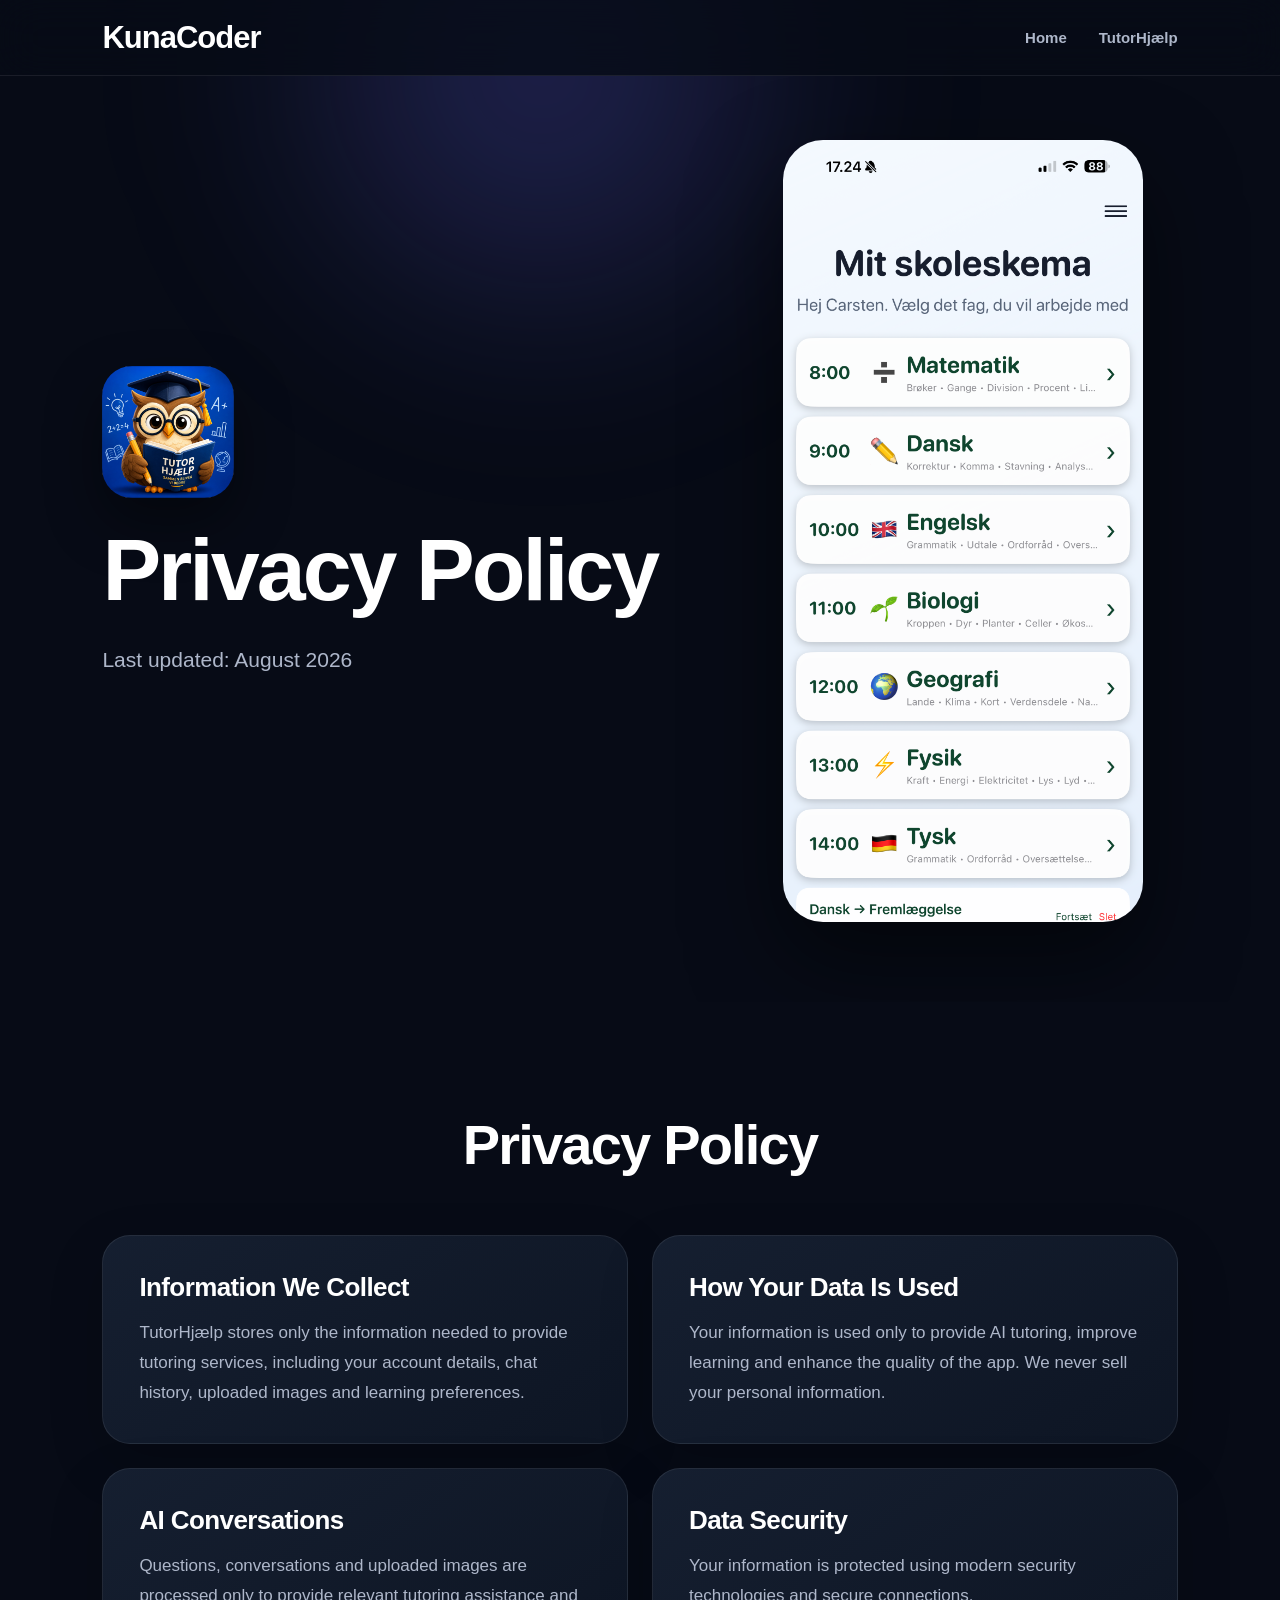
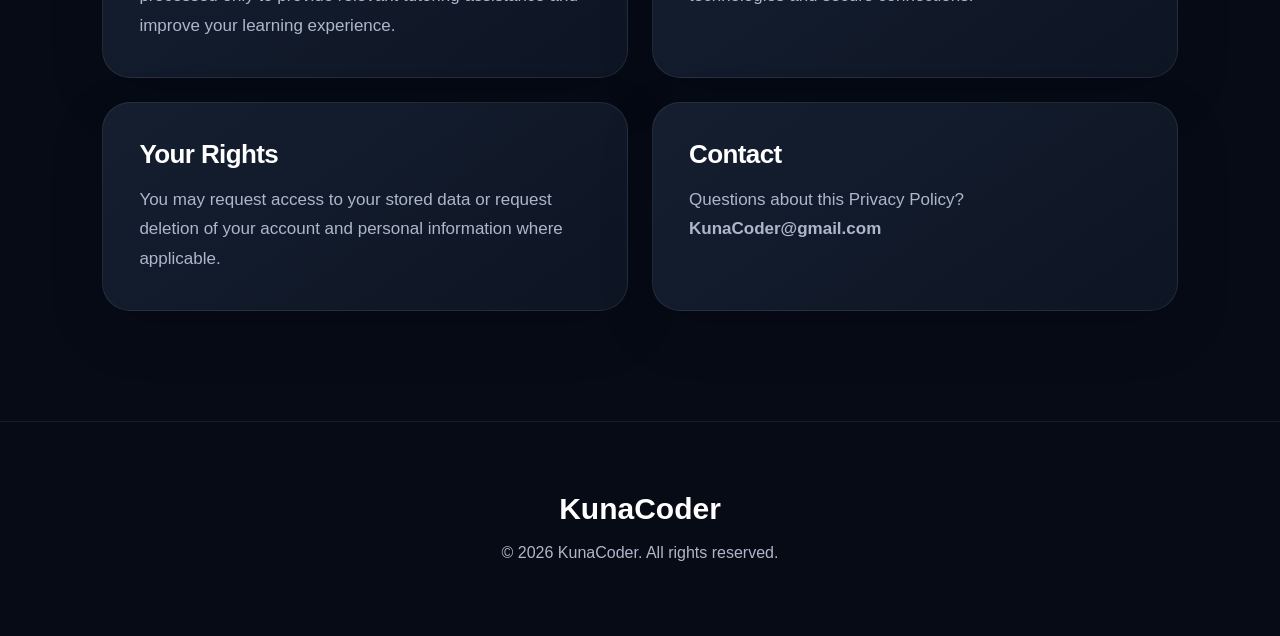
==== privacy/triplogeasy.html @ 1d66919b "Complete KunaCoder website" ====
<!DOCTYPE html>
<html lang="en">

<head>

<meta charset="UTF-8">
<meta name="viewport" content="width=device-width, initial-scale=1.0">

<title>TutorHjælp Privacy Policy | KunaCoder</title>

<link rel="stylesheet" href="../css/style.css">

</head>

<body>

<nav>

<div class="logo">

<a href="../index.html">

KunaCoder

</a>

</div>

<div class="menu">

<a href="../index.html">

Home

</a>

<a href="../apps/tutorhjaelp.html">

TutorHjælp

</a>

</div>

</nav>

<section class="app-hero">

<div class="app-left">

<img
src="../images/TutorHjaelp_Logo.jpg"
class="app-icon"
alt="TutorHjælp">

<h1>

Privacy Policy

</h1>

<p>

Last updated: August 2026

</p>

</div>

<div class="app-right">

<img
src="../images/TutorHjaelp_Screen1.png"
class="phone"
alt="TutorHjælp">

</div>

</section>

<section class="features">

<h2>

Privacy Policy

</h2>

<div class="feature-grid">

<div class="feature">

<h3>

Information We Collect

</h3>

<p>

TutorHjælp stores only the information
needed to provide tutoring services,
including your account details, chat
history, uploaded images and learning
preferences.

</p>

</div>

<div class="feature">

<h3>

How Your Data Is Used

</h3>

<p>

Your information is used only to provide
AI tutoring, improve learning and enhance
the quality of the app. We never sell
your personal information.

</p>

</div>

<div class="feature">

<h3>

AI Conversations

</h3>

<p>

Questions, conversations and uploaded
images are processed only to provide
relevant tutoring assistance and improve
your learning experience.

</p>

</div>

<div class="feature">

<h3>

Data Security

</h3>

<p>

Your information is protected using
modern security technologies and secure
connections.

</p>

</div>

<div class="feature">

<h3>

Your Rights

</h3>

<p>

You may request access to your stored
data or request deletion of your account
and personal information where applicable.

</p>

</div>

<div class="feature">

<h3>

Contact

</h3>

<p>

Questions about this Privacy Policy?

</p>

<p>

<strong>KunaCoder@gmail.com</strong>

</p>

</div>

</div>

</section>

<footer>

<div class="footer-logo">

KunaCoder

</div>

<p>

© 2026 KunaCoder. All rights reserved.

</p>

</footer>

</body>

</html>
---- css/style.css ----
/* =========================================================
   KunaCoder
   Main Stylesheet
========================================================= */

* {
    margin: 0;
    padding: 0;
    box-sizing: border-box;
}

:root {
    --bg: #070b16;
    --bg-soft: #0d1322;
    --card: #131c2c;

    --text: #ffffff;
    --text-soft: #aeb7ca;

    --primary: #6e6bff;
    --primary-dark: #4f46e5;

    --border: rgba(255, 255, 255, 0.08);
}

html {
    scroll-behavior: smooth;
}

body {
    font-family:
        -apple-system,
        BlinkMacSystemFont,
        "Segoe UI",
        Roboto,
        Helvetica,
        Arial,
        sans-serif;

    background: var(--bg);
    color: var(--text);

    overflow-x: hidden;
}

a {
    color: inherit;
}

img {
    max-width: 100%;
}


/* =========================================================
   NAVIGATION
========================================================= */

nav {
    position: fixed;

    top: 0;
    left: 0;
    right: 0;

    min-height: 76px;

    display: flex;
    justify-content: space-between;
    align-items: center;

    padding: 0 8%;

    background: rgba(7, 11, 22, 0.82);

    backdrop-filter: blur(20px);
    -webkit-backdrop-filter: blur(20px);

    border-bottom: 1px solid var(--border);

    z-index: 9999;
}

.logo a {
    color: white;
    text-decoration: none;

    font-size: 31px;
    font-weight: 800;

    letter-spacing: -1px;
}

.menu {
    display: flex;
    align-items: center;

    gap: 32px;
}

.menu a {
    color: var(--text-soft);

    text-decoration: none;

    font-size: 15px;
    font-weight: 600;

    transition:
        color 0.25s ease,
        opacity 0.25s ease;
}

.menu a:hover {
    color: white;
}


/* =========================================================
   BUTTONS
========================================================= */

.button {
    display: inline-flex;

    align-items: center;
    justify-content: center;

    min-height: 54px;

    padding: 0 28px;

    border-radius: 999px;

    background:
        linear-gradient(
            135deg,
            var(--primary),
            var(--primary-dark)
        );

    color: white;

    text-decoration: none;

    font-size: 16px;
    font-weight: 700;

    border: none;

    box-shadow:
        0 14px 38px rgba(79, 70, 229, 0.28);

    transition:
        transform 0.25s ease,
        box-shadow 0.25s ease;
}

.button:hover {
    transform: translateY(-3px);

    box-shadow:
        0 20px 48px rgba(79, 70, 229, 0.38);
}

.button-secondary {
    display: inline-flex;

    align-items: center;
    justify-content: center;

    min-height: 54px;

    padding: 0 28px;

    border-radius: 999px;

    border: 1px solid rgba(255, 255, 255, 0.15);

    color: white;

    text-decoration: none;

    font-weight: 700;

    transition:
        background 0.25s ease,
        color 0.25s ease;
}

.button-secondary:hover {
    background: white;
    color: var(--bg);
}


/* =========================================================
   APP HERO
========================================================= */

.app-hero {
    min-height: 88vh;

    padding: 140px 8% 80px;

    display: grid;

    grid-template-columns:
        minmax(0, 1fr)
        minmax(280px, 430px);

    gap: 80px;

    align-items: center;

    position: relative;

    overflow: hidden;
}

.app-hero::before {
    content: "";

    position: absolute;

    width: 700px;
    height: 700px;

    top: -280px;
    left: 15%;

    border-radius: 50%;

    background:
        radial-gradient(
            circle,
            rgba(110, 107, 255, 0.28),
            transparent 68%
        );

    filter: blur(80px);

    pointer-events: none;
}

.app-left,
.app-right {
    position: relative;
    z-index: 2;
}

.app-left {
    max-width: 720px;
}

.app-icon {
    width: 132px;
    height: 132px;

    object-fit: cover;

    border-radius: 30px;

    display: block;

    margin-bottom: 28px;

    box-shadow:
        0 24px 55px rgba(0, 0, 0, 0.42);
}

.app-left h1 {
    font-size:
        clamp(
            54px,
            7vw,
            88px
        );

    line-height: 1;

    letter-spacing: -3px;

    margin-bottom: 28px;
}

.app-left p {
    max-width: 660px;

    color: var(--text-soft);

    font-size: 21px;

    line-height: 1.75;

    margin-bottom: 18px;
}

.app-right {
    display: flex;
    justify-content: center;
}

.phone {
    width: 100%;
    max-width: 360px;

    display: block;

    border-radius: 40px;

    box-shadow:
        0 38px 90px rgba(0, 0, 0, 0.52);
}


/* =========================================================
   GENERAL CONTENT SECTIONS
========================================================= */

.features {
    padding: 110px 8%;
}

.features > h2 {
    max-width: 950px;

    margin: 0 auto 58px;

    text-align: center;

    font-size:
        clamp(
            38px,
            5vw,
            56px
        );

    letter-spacing: -1.8px;
}

.feature-grid {
    max-width: 1200px;

    margin: 0 auto;

    display: grid;

    grid-template-columns:
        repeat(
            2,
            minmax(0, 1fr)
        );

    gap: 24px;
}

.feature {
    background:
        linear-gradient(
            145deg,
            rgba(22, 32, 50, 0.96),
            rgba(14, 22, 37, 0.96)
        );

    border: 1px solid var(--border);

    border-radius: 28px;

    padding: 36px;

    min-height: 190px;

    box-shadow:
        0 20px 55px rgba(0, 0, 0, 0.16);
}

.feature h3 {
    font-size: 26px;

    margin-bottom: 15px;

    letter-spacing: -0.6px;
}

.feature p {
    color: var(--text-soft);

    line-height: 1.75;

    font-size: 17px;
}

.feature .button {
    margin-top: 26px;
}


/* =========================================================
   SUPPORT EMAIL
========================================================= */

.support-email {
    margin: 24px 0;

    font-size: 20px;

    font-weight: 700;
}

.support-email a {
    color: white;

    text-decoration: none;

    transition: color 0.25s ease;
}

.support-email a:hover {
    color: #9ea8ff;
}


/* =========================================================
   SCREENSHOT GALLERY
========================================================= */

.screenshots {
    padding: 120px 0;

    overflow: hidden;
}

.screenshots h2 {
    padding: 0 8%;

    text-align: center;

    font-size:
        clamp(
            38px,
            5vw,
            58px
        );

    letter-spacing: -2px;

    margin-bottom: 18px;
}

.screenshots-intro {
    padding: 0 8%;

    max-width: 760px;

    margin: 0 auto 52px;

    text-align: center;

    color: var(--text-soft);

    font-size: 19px;

    line-height: 1.7;
}

.screenshots-row {
    display: flex;

    gap: 24px;

    overflow-x: auto;

    padding:
        10px
        max(
            8%,
            calc((100vw - 1200px) / 2)
        )
        36px;

    scroll-snap-type: x mandatory;

    scrollbar-width: none;

    -webkit-overflow-scrolling: touch;
}

.screenshots-row::-webkit-scrollbar {
    display: none;
}

.screenshots-row img {
    flex: 0 0 auto;

    width: 270px;

    max-height: 590px;

    object-fit: cover;

    border-radius: 34px;

    scroll-snap-align: start;

    border: 1px solid rgba(255, 255, 255, 0.08);

    box-shadow:
        0 28px 70px rgba(0, 0, 0, 0.38);

    transition:
        transform 0.3s ease,
        box-shadow 0.3s ease;
}

.screenshots-row img:hover {
    transform: translateY(-8px);

    box-shadow:
        0 36px 85px rgba(0, 0, 0, 0.48);
}


/* =========================================================
   FOOTER
========================================================= */

footer {
    padding: 70px 8%;

    text-align: center;

    border-top: 1px solid var(--border);

    color: var(--text-soft);
}

.footer-logo {
    color: white;

    font-size: 30px;
    font-weight: 800;

    margin-bottom: 14px;
}

footer p {
    margin-top: 12px;

    line-height: 1.6;
}

.footer-links {
    display: flex;

    justify-content: center;
    flex-wrap: wrap;

    gap: 24px;

    margin: 28px 0;
}

.footer-links a {
    color: var(--text-soft);

    text-decoration: none;

    font-weight: 600;
}

.footer-links a:hover {
    color: white;
}


/* DEL 2 STARTER HER */
/* =========================================================
   CONTACT SYMBOL
========================================================= */

.contact-symbol {
    width: 280px;
    height: 280px;

    display: flex;
    align-items: center;
    justify-content: center;

    margin: 0 auto;

    border-radius: 70px;

    background:
        linear-gradient(
            145deg,
            rgba(110, 107, 255, 0.22),
            rgba(79, 70, 229, 0.08)
        );

    border: 1px solid rgba(255, 255, 255, 0.09);

    color: white;

    font-size: 76px;
    font-weight: 800;

    letter-spacing: -7px;

    box-shadow:
        0 35px 90px rgba(0, 0, 0, 0.35);
}


/* =========================================================
   HOME PAGE
========================================================= */

.hero {
    min-height: 88vh;

    padding: 150px 8% 90px;

    display: flex;
    align-items: center;

    position: relative;

    overflow: hidden;
}

.hero::before {
    content: "";

    position: absolute;

    width: 850px;
    height: 850px;

    top: -400px;
    left: 10%;

    border-radius: 50%;

    background:
        radial-gradient(
            circle,
            rgba(110, 107, 255, 0.26),
            transparent 68%
        );

    filter: blur(90px);

    pointer-events: none;
}

.hero-content {
    width: 100%;
    max-width: 1050px;

    position: relative;

    z-index: 2;
}

.hero-content h1 {
    max-width: 900px;

    font-size:
        clamp(
            58px,
            8vw,
            105px
        );

    line-height: 0.96;

    letter-spacing: -5px;

    margin-bottom: 32px;
}

.hero-content h1 span {
    color: #9290ff;
}

.hero-content p {
    max-width: 660px;

    color: var(--text-soft);

    font-size: 22px;

    line-height: 1.7;

    margin-bottom: 38px;
}


/* =========================================================
   HOME PRODUCTS
========================================================= */

.products {
    padding: 110px 8%;
}

.section-title {
    max-width: 850px;

    margin: 0 auto 65px;

    text-align: center;
}

.section-title h2 {
    font-size:
        clamp(
            42px,
            6vw,
            64px
        );

    letter-spacing: -2.5px;

    margin-bottom: 18px;
}

.section-title p {
    color: var(--text-soft);

    font-size: 20px;

    line-height: 1.7;
}

.products-grid {
    max-width: 1200px;

    margin: 0 auto;

    display: grid;

    grid-template-columns:
        repeat(
            2,
            minmax(0, 1fr)
        );

    gap: 26px;
}

.card,
.app-card {
    background:
        linear-gradient(
            145deg,
            rgba(22, 32, 50, 0.96),
            rgba(13, 20, 34, 0.96)
        );

    border: 1px solid var(--border);

    border-radius: 30px;

    overflow: hidden;

    transition:
        transform 0.3s ease,
        box-shadow 0.3s ease,
        border-color 0.3s ease;
}

.card:hover,
.app-card:hover {
    transform: translateY(-7px);

    border-color: rgba(110, 107, 255, 0.38);

    box-shadow:
        0 30px 75px rgba(0, 0, 0, 0.3);
}

.card {
    padding: 32px;
}

.card > img {
    width: 86px;
    height: 86px;

    object-fit: cover;

    border-radius: 21px;

    margin-bottom: 24px;
}

.card h3 {
    font-size: 28px;

    margin-bottom: 12px;
}

.card p {
    color: var(--text-soft);

    line-height: 1.7;

    margin-bottom: 22px;
}

.card > a {
    color: #a8b0ff;

    text-decoration: none;

    font-weight: 700;
}

.app-top {
    display: flex;

    align-items: center;

    gap: 18px;

    padding: 26px;
}

.app-logo {
    width: 72px;
    height: 72px;

    flex: 0 0 auto;

    object-fit: cover;

    border-radius: 18px;
}

.app-top h3 {
    font-size: 22px;

    margin-bottom: 5px;
}

.app-top span {
    color: var(--text-soft);

    font-size: 14px;
}

.get-button {
    margin-left: auto;

    padding: 10px 19px;

    border-radius: 999px;

    background: rgba(255, 255, 255, 0.08);

    color: white;

    text-decoration: none;

    font-size: 14px;
    font-weight: 700;
}

.get-button:hover {
    background: var(--primary);
}

.app-screen {
    width: 100%;

    display: block;
}


/* =========================================================
   ABOUT
========================================================= */

.about {
    padding: 110px 8%;
}

.about-box {
    max-width: 1000px;

    margin: 0 auto;

    padding: 70px;

    text-align: center;

    background:
        linear-gradient(
            145deg,
            rgba(22, 32, 50, 0.96),
            rgba(13, 20, 34, 0.96)
        );

    border: 1px solid var(--border);

    border-radius: 34px;
}

.about-box h2 {
    font-size:
        clamp(
            40px,
            5vw,
            58px
        );

    margin-bottom: 24px;

    letter-spacing: -2px;
}

.about-box p {
    max-width: 760px;

    margin: 0 auto;

    color: var(--text-soft);

    font-size: 20px;

    line-height: 1.8;
}


/* =========================================================
   STATS
========================================================= */

.stats {
    max-width: 1200px;

    margin: 0 auto;

    padding: 40px 8% 120px;

    display: grid;

    grid-template-columns: repeat(3, 1fr);

    gap: 24px;
}

.stat {
    text-align: center;

    padding: 38px 20px;

    border-top: 1px solid var(--border);
}

.stat h3 {
    font-size: 48px;

    margin-bottom: 10px;
}

.stat p {
    color: var(--text-soft);
}


/* =========================================================
   CONTACT SECTION
========================================================= */

.contact {
    padding: 110px 8%;

    text-align: center;
}

.contact h2 {
    font-size:
        clamp(
            42px,
            6vw,
            64px
        );

    margin-bottom: 18px;

    letter-spacing: -2px;
}

.contact > p {
    color: var(--text-soft);

    font-size: 19px;

    margin-bottom: 34px;
}


/* =========================================================
   TABLET
========================================================= */

@media (max-width: 1000px) {

    nav {
        padding-left: 5%;
        padding-right: 5%;
    }

    .app-hero {
        padding-left: 6%;
        padding-right: 6%;

        grid-template-columns:
            minmax(0, 1fr)
            300px;

        gap: 50px;
    }

    .app-left h1 {
        font-size: 58px;
    }

    .phone {
        max-width: 300px;
    }

    .features {
        padding-left: 6%;
        padding-right: 6%;
    }

    .products {
        padding-left: 6%;
        padding-right: 6%;
    }

    .about {
        padding-left: 6%;
        padding-right: 6%;
    }

}


/* =========================================================
   MOBILE
========================================================= */

@media (max-width: 760px) {

    nav {
        min-height: 68px;

        padding: 0 20px;
    }

    .logo a {
        font-size: 25px;
    }

    .menu {
        gap: 16px;
    }

    .menu a {
        font-size: 13px;
    }


    /* APP HERO */

    .app-hero {
        min-height: auto;

        padding:
            115px
            22px
            70px;

        grid-template-columns: 1fr;

        gap: 52px;

        text-align: center;
    }

    .app-left {
        max-width: 100%;
    }

    .app-icon {
        width: 108px;
        height: 108px;

        border-radius: 25px;

        margin:
            0
            auto
            25px;
    }

    .app-left h1 {
        font-size:
            clamp(
                44px,
                14vw,
                62px
            );

        letter-spacing: -2.5px;

        margin-bottom: 22px;
    }

    .app-left p {
        margin-left: auto;
        margin-right: auto;

        font-size: 18px;

        line-height: 1.65;
    }

    .app-left .button {
        margin-top: 8px;
    }

    .app-right {
        order: 2;
    }

    .phone {
        max-width: 270px;

        border-radius: 32px;
    }


    /* FEATURES */

    .features {
        padding:
            75px
            20px;
    }

    .features > h2 {
        margin-bottom: 38px;

        font-size: 38px;
    }

    .feature-grid {
        grid-template-columns: 1fr;

        gap: 18px;
    }

    .feature {
        min-height: 0;

        padding: 28px;

        border-radius: 24px;

        text-align: left;
    }

    .feature h3 {
        font-size: 23px;
    }


    /* SCREENSHOTS */

    .screenshots {
        padding: 80px 0;
    }

    .screenshots h2 {
        padding: 0 20px;

        font-size: 38px;
    }

    .screenshots-intro {
        padding: 0 24px;

        margin-bottom: 38px;

        font-size: 17px;
    }

    .screenshots-row {
        gap: 16px;

        padding:
            8px
            22px
            30px;
    }

    .screenshots-row img {
        width: 230px;

        max-height: 500px;

        border-radius: 28px;
    }


    /* HOME */

    .hero {
        min-height: 82vh;

        padding:
            125px
            22px
            75px;

        text-align: center;
    }

    .hero-content h1 {
        font-size:
            clamp(
                54px,
                16vw,
                78px
            );

        letter-spacing: -3.5px;
    }

    .hero-content p {
        margin-left: auto;
        margin-right: auto;

        font-size: 18px;
    }

    .products {
        padding:
            80px
            20px;
    }

    .products-grid {
        grid-template-columns: 1fr;
    }

    .about {
        padding:
            75px
            20px;
    }

    .about-box {
        padding:
            45px
            25px;

        border-radius: 26px;
    }

    .stats {
        padding:
            20px
            20px
            80px;

        grid-template-columns: 1fr;
    }

    .contact {
        padding:
            80px
            20px;
    }


    /* CONTACT SYMBOL */

    .contact-symbol {
        width: 190px;
        height: 190px;

        border-radius: 48px;

        font-size: 52px;
    }


    /* FOOTER */

    footer {
        padding:
            55px
            22px;
    }

    .footer-links {
        gap:
            16px
            22px;
    }

}


/* =========================================================
   SMALL PHONES
========================================================= */

@media (max-width: 430px) {

    nav {
        padding:
            0
            16px;
    }

    .menu {
        gap: 12px;
    }

    .menu a {
        font-size: 12px;
    }

    .app-left h1 {
        font-size: 44px;
    }

    .button,
    .button-secondary {
        width: 100%;

        padding-left: 20px;
        padding-right: 20px;
    }

    .support-email {
        font-size: 17px;
    }

    .screenshots-row img {
        width: 215px;
    }

}
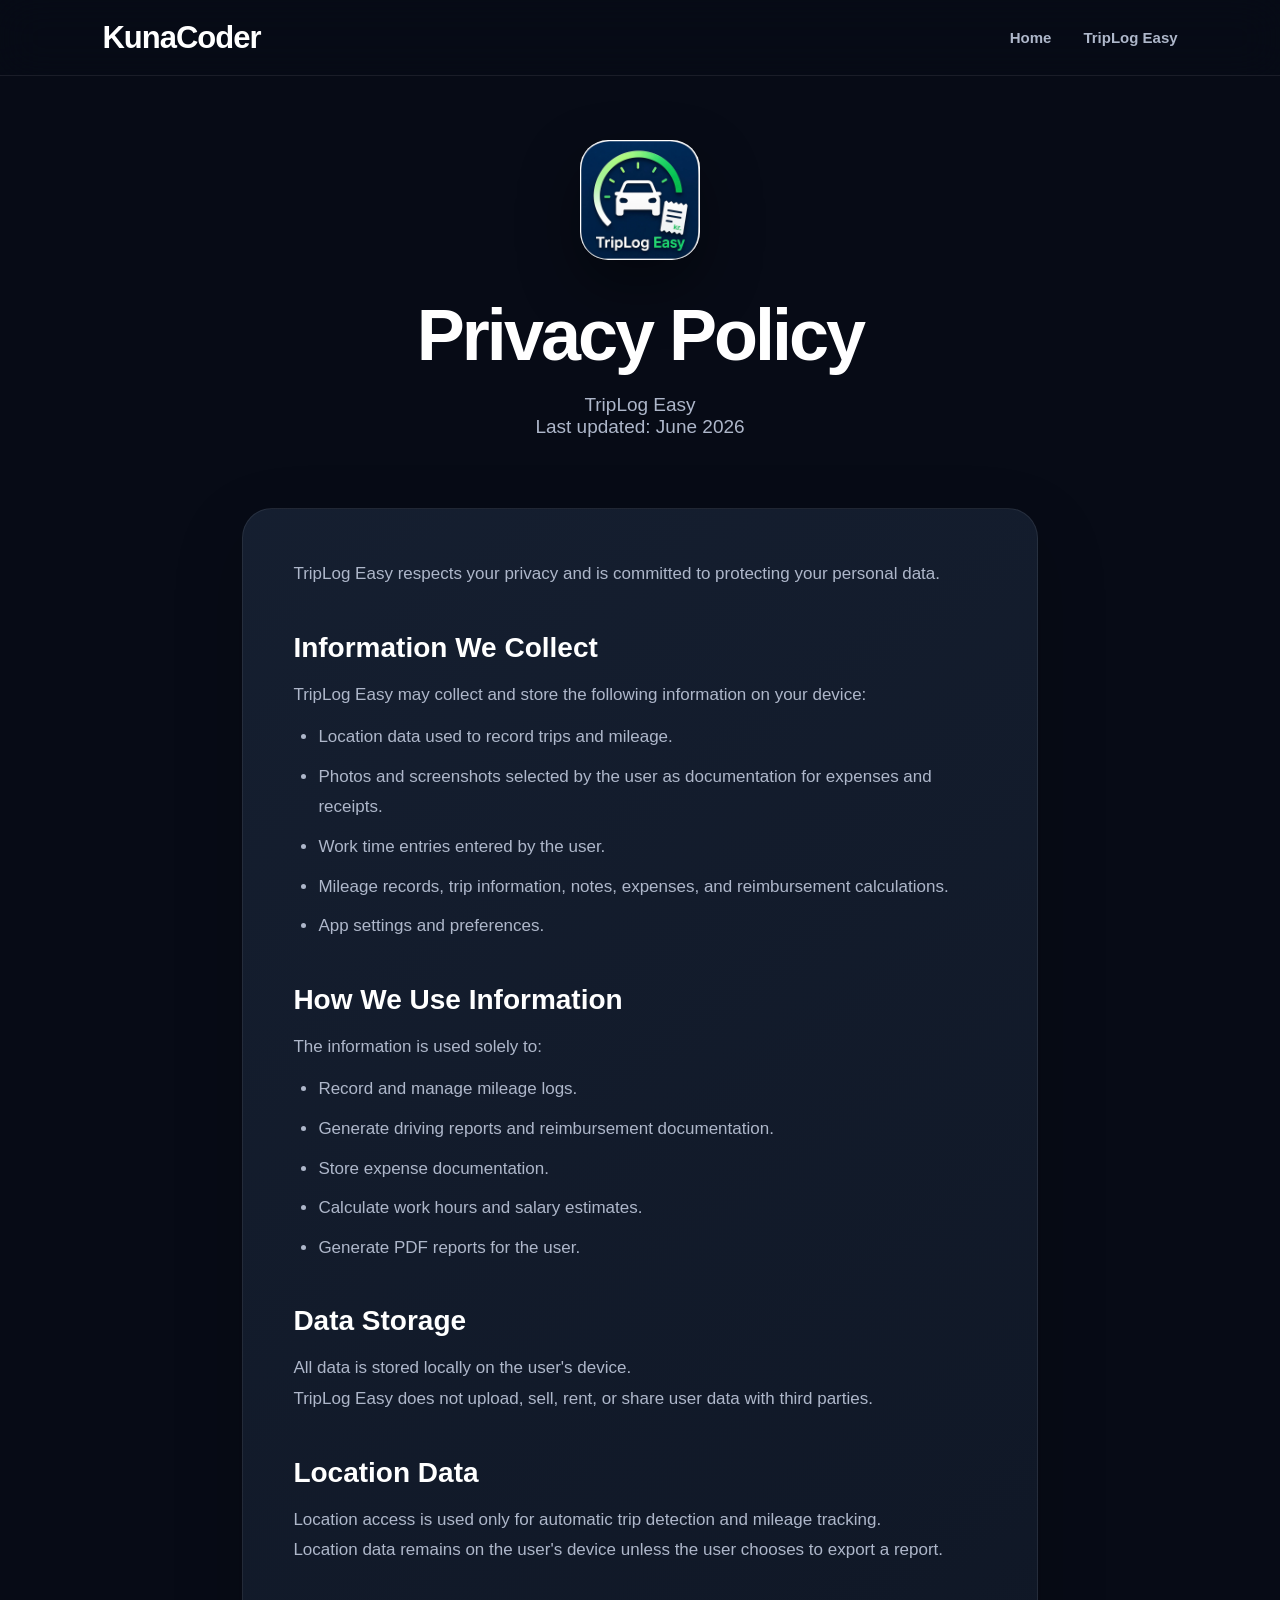
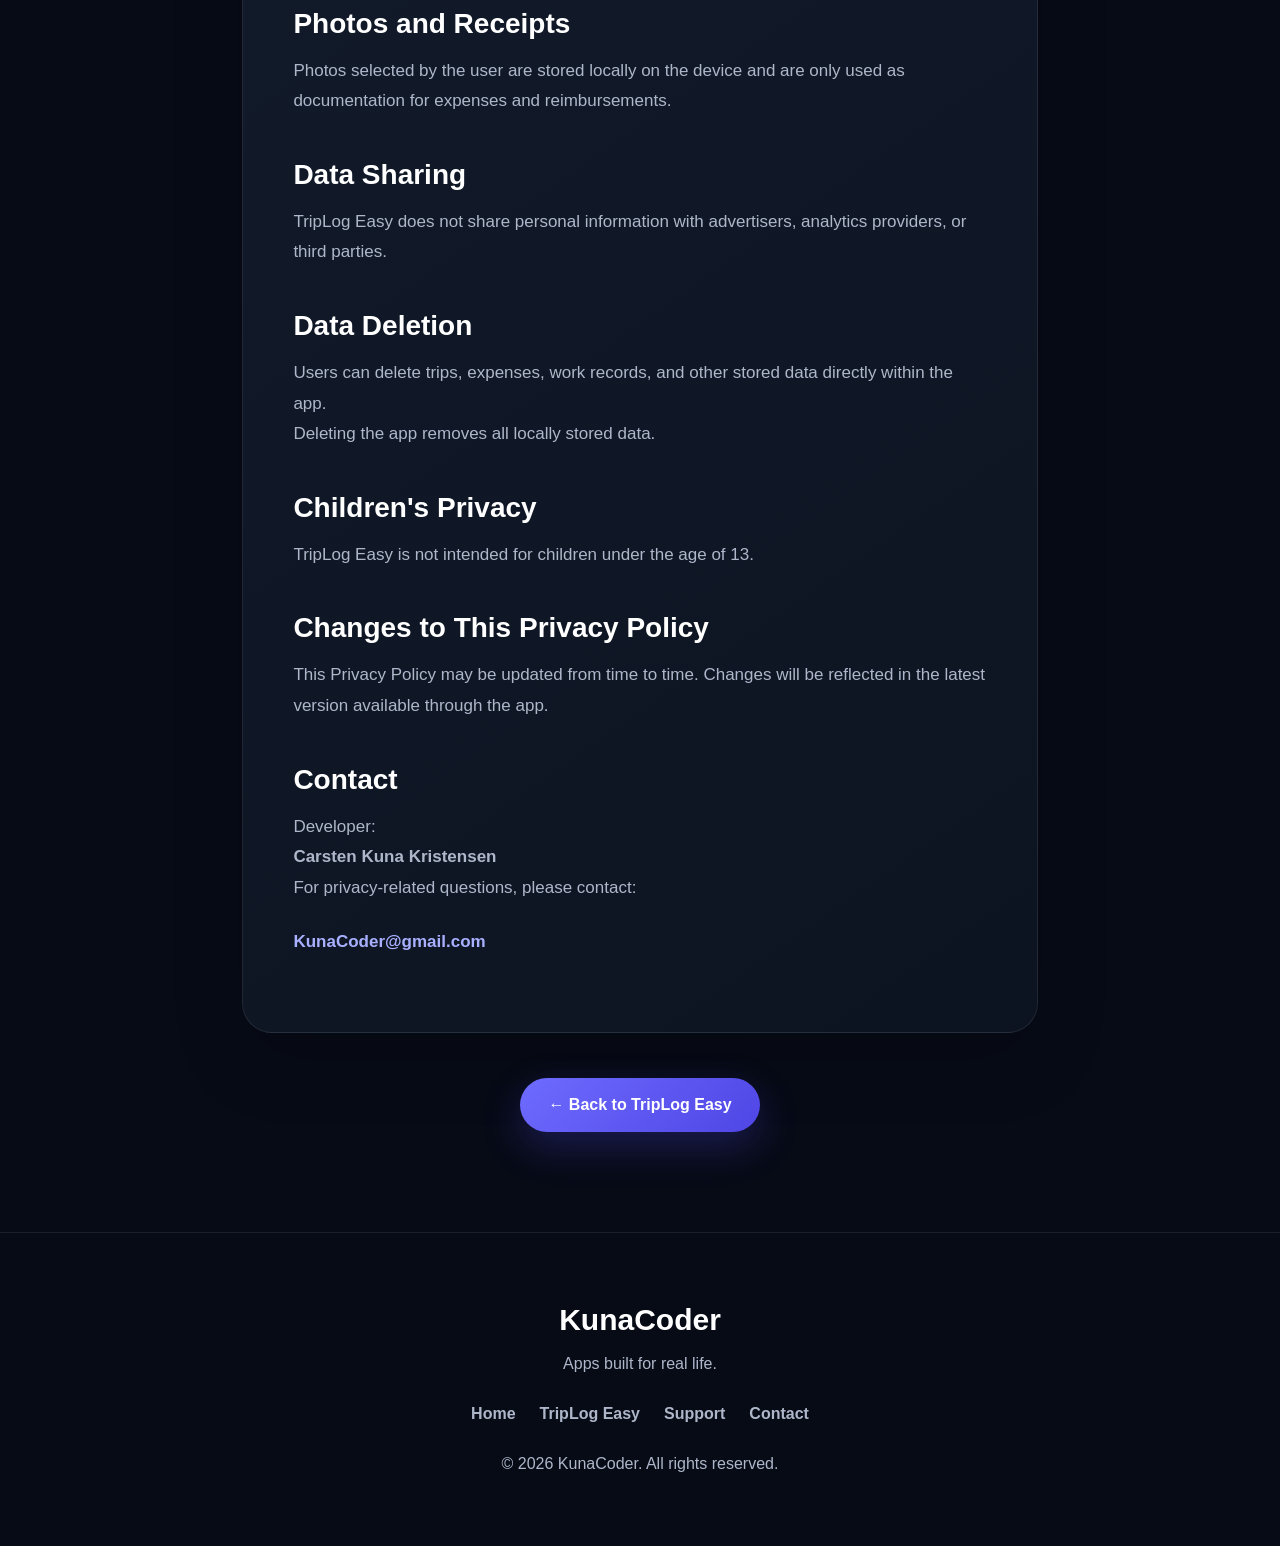
==== commit 0330fe53: "Fix TripLog Easy and TutorHjaelp privacy policies" ====
--- a/privacy/triplogeasy.html
+++ b/privacy/triplogeasy.html
@@ -6,22 +6,147 @@
 <meta charset="UTF-8">
 <meta name="viewport" content="width=device-width, initial-scale=1.0">
 
-<title>TutorHjælp Privacy Policy | KunaCoder</title>
+<title>TripLog Easy Privacy Policy | KunaCoder</title>
+
+<meta
+name="description"
+content="Privacy Policy for TripLog Easy by KunaCoder.">
 
 <link rel="stylesheet" href="../css/style.css">
 
+<style>
+
+.privacy-page {
+    max-width: 1000px;
+    margin: 0 auto;
+    padding: 140px 8% 100px;
+}
+
+.privacy-header {
+    text-align: center;
+    margin-bottom: 70px;
+}
+
+.privacy-icon {
+    width: 120px;
+    height: 120px;
+    object-fit: cover;
+    border-radius: 28px;
+    margin-bottom: 30px;
+
+    box-shadow:
+        0 25px 60px rgba(0, 0, 0, 0.4);
+}
+
+.privacy-header h1 {
+    font-size: clamp(46px, 7vw, 72px);
+    letter-spacing: -3px;
+    margin-bottom: 18px;
+}
+
+.privacy-header p {
+    color: var(--text-soft);
+    font-size: 19px;
+}
+
+.privacy-content {
+    background:
+        linear-gradient(
+            145deg,
+            rgba(22, 32, 50, 0.96),
+            rgba(13, 20, 34, 0.96)
+        );
+
+    border: 1px solid var(--border);
+    border-radius: 30px;
+
+    padding: 50px;
+
+    box-shadow:
+        0 25px 70px rgba(0, 0, 0, 0.2);
+}
+
+.privacy-content h2 {
+    font-size: 28px;
+    margin-top: 42px;
+    margin-bottom: 16px;
+}
+
+.privacy-content h2:first-child {
+    margin-top: 0;
+}
+
+.privacy-content p,
+.privacy-content li {
+    color: var(--text-soft);
+    font-size: 17px;
+    line-height: 1.8;
+}
+
+.privacy-content ul {
+    padding-left: 25px;
+    margin-top: 12px;
+}
+
+.privacy-content li {
+    margin-bottom: 9px;
+}
+
+.privacy-content a {
+    color: #a8b0ff;
+    text-decoration: none;
+}
+
+.privacy-content a:hover {
+    color: white;
+}
+
+.privacy-back {
+    text-align: center;
+    margin-top: 45px;
+}
+
+@media (max-width: 600px) {
+
+    .privacy-page {
+        padding:
+            115px
+            20px
+            70px;
+    }
+
+    .privacy-content {
+        padding: 28px 23px;
+        border-radius: 24px;
+    }
+
+    .privacy-header h1 {
+        font-size: 44px;
+        letter-spacing: -2px;
+    }
+
+    .privacy-icon {
+        width: 100px;
+        height: 100px;
+        border-radius: 24px;
+    }
+
+}
+
+</style>
+
 </head>
 
+
 <body>
 
+
 <nav>
 
 <div class="logo">
 
 <a href="../index.html">
-
 KunaCoder
-
 </a>
 
 </div>
@@ -29,201 +154,282 @@
 <div class="menu">
 
 <a href="../index.html">
-
 Home
-
-</a>
-
-<a href="../apps/tutorhjaelp.html">
-
-TutorHjælp
-
+</a>
+
+<a href="../apps/triplogeasy.html">
+TripLog Easy
 </a>
 
 </div>
 
 </nav>
 
-<section class="app-hero">
-
-<div class="app-left">
+
+<main class="privacy-page">
+
+
+<header class="privacy-header">
 
 <img
-src="../images/TutorHjaelp_Logo.jpg"
-class="app-icon"
-alt="TutorHjælp">
+src="../images/TripLogEasy_Logo.jpg"
+alt="TripLog Easy"
+class="privacy-icon">
 
 <h1>
-
 Privacy Policy
-
 </h1>
 
 <p>
-
-Last updated: August 2026
-
-</p>
+TripLog Easy
+<br>
+Last updated: June 2026
+</p>
+
+</header>
+
+
+<section class="privacy-content">
+
+
+<p>
+TripLog Easy respects your privacy and is committed
+to protecting your personal data.
+</p>
+
+
+<h2>
+Information We Collect
+</h2>
+
+<p>
+TripLog Easy may collect and store the following
+information on your device:
+</p>
+
+<ul>
+
+<li>
+Location data used to record trips and mileage.
+</li>
+
+<li>
+Photos and screenshots selected by the user as
+documentation for expenses and receipts.
+</li>
+
+<li>
+Work time entries entered by the user.
+</li>
+
+<li>
+Mileage records, trip information, notes, expenses,
+and reimbursement calculations.
+</li>
+
+<li>
+App settings and preferences.
+</li>
+
+</ul>
+
+
+<h2>
+How We Use Information
+</h2>
+
+<p>
+The information is used solely to:
+</p>
+
+<ul>
+
+<li>
+Record and manage mileage logs.
+</li>
+
+<li>
+Generate driving reports and reimbursement documentation.
+</li>
+
+<li>
+Store expense documentation.
+</li>
+
+<li>
+Calculate work hours and salary estimates.
+</li>
+
+<li>
+Generate PDF reports for the user.
+</li>
+
+</ul>
+
+
+<h2>
+Data Storage
+</h2>
+
+<p>
+All data is stored locally on the user's device.
+</p>
+
+<p>
+TripLog Easy does not upload, sell, rent, or share
+user data with third parties.
+</p>
+
+
+<h2>
+Location Data
+</h2>
+
+<p>
+Location access is used only for automatic trip
+detection and mileage tracking.
+</p>
+
+<p>
+Location data remains on the user's device unless
+the user chooses to export a report.
+</p>
+
+
+<h2>
+Photos and Receipts
+</h2>
+
+<p>
+Photos selected by the user are stored locally on
+the device and are only used as documentation for
+expenses and reimbursements.
+</p>
+
+
+<h2>
+Data Sharing
+</h2>
+
+<p>
+TripLog Easy does not share personal information
+with advertisers, analytics providers, or third parties.
+</p>
+
+
+<h2>
+Data Deletion
+</h2>
+
+<p>
+Users can delete trips, expenses, work records,
+and other stored data directly within the app.
+</p>
+
+<p>
+Deleting the app removes all locally stored data.
+</p>
+
+
+<h2>
+Children's Privacy
+</h2>
+
+<p>
+TripLog Easy is not intended for children under
+the age of 13.
+</p>
+
+
+<h2>
+Changes to This Privacy Policy
+</h2>
+
+<p>
+This Privacy Policy may be updated from time to time.
+Changes will be reflected in the latest version
+available through the app.
+</p>
+
+
+<h2>
+Contact
+</h2>
+
+<p>
+Developer:<br>
+<strong>Carsten Kuna Kristensen</strong>
+</p>
+
+<p>
+For privacy-related questions, please contact:
+</p>
+
+<p class="support-email">
+
+<a href="mailto:KunaCoder@gmail.com">
+KunaCoder@gmail.com
+</a>
+
+</p>
+
+
+</section>
+
+
+<div class="privacy-back">
+
+<a
+href="../apps/triplogeasy.html"
+class="button">
+
+← Back to TripLog Easy
+
+</a>
 
 </div>
 
-<div class="app-right">
-
-<img
-src="../images/TutorHjaelp_Screen1.png"
-class="phone"
-alt="TutorHjælp">
-
+
+</main>
+
+
+<footer>
+
+<div class="footer-logo">
+KunaCoder
 </div>
 
-</section>
-
-<section class="features">
-
-<h2>
-
-Privacy Policy
-
-</h2>
-
-<div class="feature-grid">
-
-<div class="feature">
-
-<h3>
-
-Information We Collect
-
-</h3>
-
-<p>
-
-TutorHjælp stores only the information
-needed to provide tutoring services,
-including your account details, chat
-history, uploaded images and learning
-preferences.
-
-</p>
+<p>
+Apps built for real life.
+</p>
+
+<div class="footer-links">
+
+<a href="../index.html">
+Home
+</a>
+
+<a href="../apps/triplogeasy.html">
+TripLog Easy
+</a>
+
+<a href="../support/triplogeasy.html">
+Support
+</a>
+
+<a href="mailto:KunaCoder@gmail.com">
+Contact
+</a>
 
 </div>
 
-<div class="feature">
-
-<h3>
-
-How Your Data Is Used
-
-</h3>
-
-<p>
-
-Your information is used only to provide
-AI tutoring, improve learning and enhance
-the quality of the app. We never sell
-your personal information.
-
-</p>
-
-</div>
-
-<div class="feature">
-
-<h3>
-
-AI Conversations
-
-</h3>
-
-<p>
-
-Questions, conversations and uploaded
-images are processed only to provide
-relevant tutoring assistance and improve
-your learning experience.
-
-</p>
-
-</div>
-
-<div class="feature">
-
-<h3>
-
-Data Security
-
-</h3>
-
-<p>
-
-Your information is protected using
-modern security technologies and secure
-connections.
-
-</p>
-
-</div>
-
-<div class="feature">
-
-<h3>
-
-Your Rights
-
-</h3>
-
-<p>
-
-You may request access to your stored
-data or request deletion of your account
-and personal information where applicable.
-
-</p>
-
-</div>
-
-<div class="feature">
-
-<h3>
-
-Contact
-
-</h3>
-
-<p>
-
-Questions about this Privacy Policy?
-
-</p>
-
-<p>
-
-<strong>KunaCoder@gmail.com</strong>
-
-</p>
-
-</div>
-
-</div>
-
-</section>
-
-<footer>
-
-<div class="footer-logo">
-
-KunaCoder
-
-</div>
-
-<p>
-
+<p>
 © 2026 KunaCoder. All rights reserved.
-
 </p>
 
 </footer>
 
+
 </body>
 
 </html>
